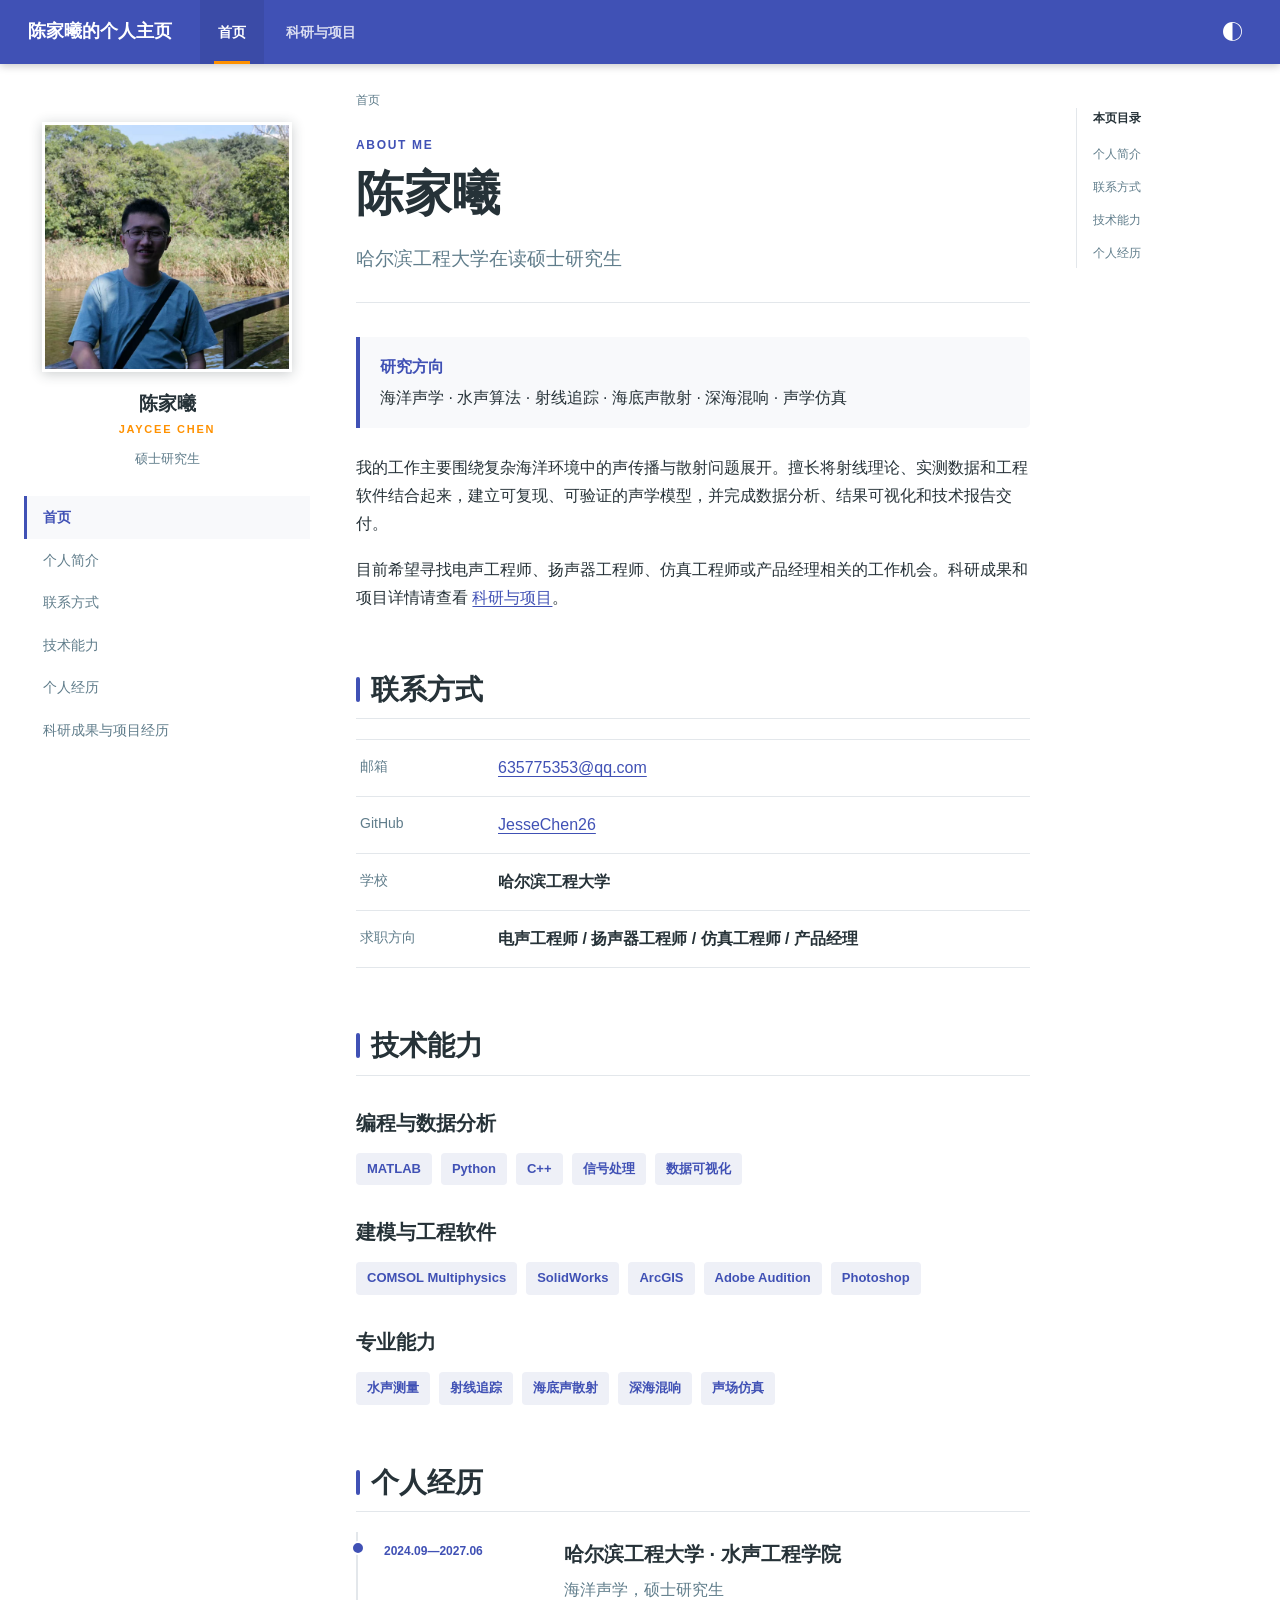
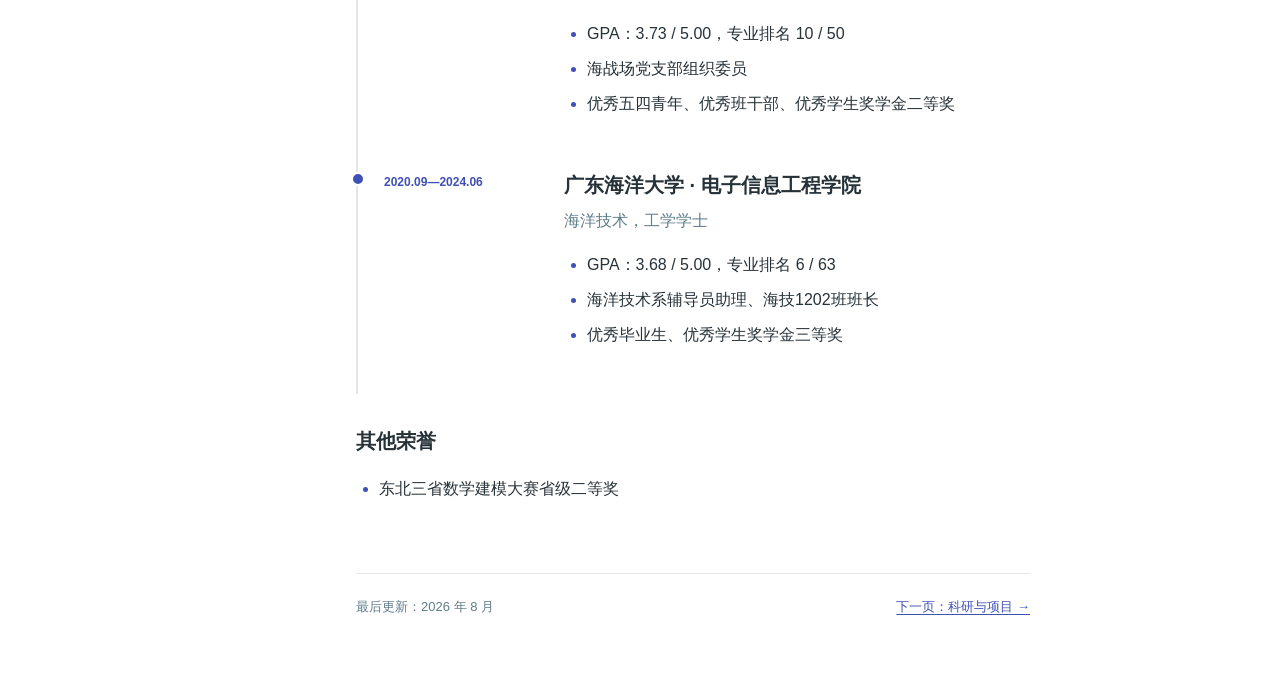
==== index.html @ 669db1db "Update English name to Jaycee Chen and replace profile photo" ====
<!doctype html>
<html lang="zh-CN">
  <head>
    <meta charset="utf-8" />
    <meta name="viewport" content="width=device-width, initial-scale=1" />
    <title>陈家曦的个人主页</title>
    <meta
      name="description"
      content="陈家曦的个人主页：海洋声学、水声算法、声学仿真、个人经历与联系方式。"
    />
    <meta name="theme-color" content="#4051b5" />
    <meta property="og:title" content="陈家曦的个人主页" />
    <meta property="og:description" content="硕士研究生，关注水声传播、海底声散射和声学仿真。" />
    <meta property="og:image" content="https://jessechen26.github.io/profile.jpg?v=jaycee-20261017" />
    <link rel="stylesheet" href="styles.css" />
    <script src="script.js" defer></script>
  </head>
  <body>
    <header class="topbar">
      <div class="topbar-inner">
        <button class="menu-button" type="button" aria-label="打开目录" aria-expanded="false">☰</button>
        <a class="site-title" href="index.html">陈家曦的个人主页</a>
        <nav class="top-nav" aria-label="页面导航">
          <a class="active" href="index.html">首页</a>
          <a href="research.html">科研与项目</a>
        </nav>
        <button class="theme-button" type="button" aria-label="切换明暗主题">◐</button>
      </div>
    </header>

    <div class="page-shell">
      <aside class="sidebar" aria-label="网站目录">
        <div class="profile-summary">
          <img src="profile.jpg?v=jaycee-20261017" alt="陈家曦个人照片" width="250" height="250" />
          <strong>陈家曦</strong>
          <span>Jaycee Chen</span>
          <p>硕士研究生</p>
        </div>
        <nav class="side-nav">
          <a class="active" href="index.html">首页</a>
          <a href="#about">个人简介</a>
          <a href="#contact">联系方式</a>
          <a href="#skills">技术能力</a>
          <a href="#experience">个人经历</a>
          <a href="research.html">科研成果与项目经历</a>
        </nav>
      </aside>

      <main class="document">
        <div class="breadcrumbs"><span>首页</span></div>
        <article>
          <header class="page-heading" id="about">
            <p class="eyebrow">ABOUT ME</p>
            <h1>陈家曦</h1>
            <p class="page-lead">
              哈尔滨工程大学在读硕士研究生
            </p>
          </header>

          <div class="note">
            <strong>研究方向</strong>
            <p>海洋声学 · 水声算法 · 射线追踪 · 海底声散射 · 深海混响 · 声学仿真</p>
          </div>

          <p>
            我的工作主要围绕复杂海洋环境中的声传播与散射问题展开。擅长将射线理论、实测数据和工程软件结合起来，建立可复现、可验证的声学模型，并完成数据分析、结果可视化和技术报告交付。
          </p>
          <p>
            目前希望寻找电声工程师、扬声器工程师、仿真工程师或产品经理相关的工作机会。科研成果和项目详情请查看
            <a href="research.html">科研与项目</a>。
          </p>

          <section id="contact">
            <h2>联系方式</h2>
            <div class="info-list">
              <div><span>邮箱</span><a href="mailto:635775353@qq.com">635775353@qq.com</a></div>
              <div><span>GitHub</span><a href="https://github.com/JesseChen26">JesseChen26</a></div>
              <div><span>学校</span><strong>哈尔滨工程大学</strong></div>
              <div><span>求职方向</span><strong>电声工程师 / 扬声器工程师 / 仿真工程师 / 产品经理</strong></div>
            </div>
          </section>

          <section id="skills">
            <h2>技术能力</h2>
            <h3>编程与数据分析</h3>
            <div class="tag-list">
              <span>MATLAB</span><span>Python</span><span>C++</span><span>信号处理</span><span>数据可视化</span>
            </div>

            <h3>建模与工程软件</h3>
            <div class="tag-list">
              <span>COMSOL Multiphysics</span><span>SolidWorks</span><span>ArcGIS</span><span>Adobe Audition</span><span>Photoshop</span>
            </div>

            <h3>专业能力</h3>
            <div class="tag-list">
              <span>水声测量</span><span>射线追踪</span><span>海底声散射</span><span>深海混响</span><span>声场仿真</span>
            </div>
          </section>

          <section id="experience">
            <h2>个人经历</h2>
            <div class="history">
              <article>
                <div class="history-time">2024.09—2027.06</div>
                <div>
                  <h3>哈尔滨工程大学 · 水声工程学院</h3>
                  <p>海洋声学，硕士研究生</p>
                  <ul>
                    <li>GPA：3.73 / 5.00，专业排名 10 / 50</li>
                    <li>海战场党支部组织委员</li>
                    <li>优秀五四青年、优秀班干部、优秀学生奖学金二等奖</li>
                  </ul>
                </div>
              </article>

              <article>
                <div class="history-time">2020.09—2024.06</div>
                <div>
                  <h3>广东海洋大学 · 电子信息工程学院</h3>
                  <p>海洋技术，工学学士</p>
                  <ul>
                    <li>GPA：3.68 / 5.00，专业排名 6 / 63</li>
                    <li>海洋技术系辅导员助理、海技1202班班长</li>
                    <li>优秀毕业生、优秀学生奖学金三等奖</li>
                  </ul>
                </div>
              </article>
            </div>

            <h3>其他荣誉</h3>
            <ul>
              <li>东北三省数学建模大赛省级二等奖</li>
            </ul>
          </section>

          <footer class="document-footer">
            <span>最后更新：2026 年 8 月</span>
            <a href="research.html">下一页：科研与项目 →</a>
          </footer>
        </article>
      </main>

      <aside class="toc" aria-label="本页目录">
        <strong>本页目录</strong>
        <a href="#about">个人简介</a>
        <a href="#contact">联系方式</a>
        <a href="#skills">技术能力</a>
        <a href="#experience">个人经历</a>
      </aside>
    </div>
  </body>
</html>
---- styles.css ----
:root {
  --primary: #4051b5;
  --primary-dark: #303f9f;
  --accent: #ff9100;
  --background: #ffffff;
  --surface: #f8f9fb;
  --text: #263238;
  --muted: #607d8b;
  --line: #e3e7eb;
  --code: #eef0f7;
  --header-height: 64px;
}

html[data-theme="dark"] {
  --primary: #536dfe;
  --primary-dark: #3f51b5;
  --background: #1e2127;
  --surface: #252930;
  --text: #e7e9ec;
  --muted: #aab3bd;
  --line: #373c45;
  --code: #2d323b;
}

* { box-sizing: border-box; }
html { scroll-behavior: smooth; scroll-padding-top: calc(var(--header-height) + 24px); }

body {
  margin: 0;
  color: var(--text);
  background: var(--background);
  font-family: -apple-system, BlinkMacSystemFont, "Segoe UI", "Noto Sans SC", "Microsoft YaHei", sans-serif;
  font-size: 16px;
  line-height: 1.75;
}

a { color: var(--primary); text-underline-offset: 3px; }
a:hover { color: var(--accent); }

.topbar {
  position: sticky;
  z-index: 20;
  top: 0;
  height: var(--header-height);
  color: #fff;
  background: var(--primary);
  box-shadow: 0 2px 8px rgba(0, 0, 0, 0.22);
}

.topbar-inner {
  display: flex;
  width: min(100%, 1440px);
  height: 100%;
  align-items: center;
  gap: 28px;
  margin: 0 auto;
  padding: 0 28px;
}

.site-title {
  color: #fff;
  font-size: 18px;
  font-weight: 700;
  text-decoration: none;
}

.site-title:hover { color: #fff; }

.top-nav {
  display: flex;
  height: 100%;
  align-items: stretch;
  gap: 4px;
}

.top-nav a {
  display: flex;
  position: relative;
  align-items: center;
  padding: 0 18px;
  color: rgba(255, 255, 255, 0.8);
  font-size: 14px;
  font-weight: 600;
  text-decoration: none;
}

.top-nav a:hover, .top-nav a.active { color: #fff; background: rgba(0, 0, 0, 0.08); }
.top-nav a.active::after { position: absolute; right: 14px; bottom: 0; left: 14px; height: 3px; content: ""; background: var(--accent); }

.theme-button, .menu-button {
  width: 40px;
  height: 40px;
  border: 0;
  border-radius: 50%;
  color: #fff;
  background: transparent;
  cursor: pointer;
  font-size: 21px;
}

.theme-button { margin-left: auto; }
.theme-button:hover, .menu-button:hover { background: rgba(0, 0, 0, 0.12); }
.menu-button { display: none; }

.page-shell {
  display: grid;
  grid-template-columns: 286px minmax(0, 780px) 180px;
  gap: 46px;
  width: min(100% - 48px, 1320px);
  margin: 0 auto;
}

.sidebar, .toc { position: sticky; top: calc(var(--header-height) + 24px); align-self: start; max-height: calc(100vh - var(--header-height) - 48px); overflow-y: auto; }
.sidebar { padding: 34px 0; }

.profile-summary {
  display: flex;
  flex-direction: column;
  align-items: center;
  padding: 0 18px 26px;
  text-align: center;
}

.profile-summary img {
  width: 250px;
  height: 250px;
  margin-bottom: 15px;
  border: 3px solid var(--background);
  border-radius: 0;
  object-fit: cover;
  object-position: center 30%;
  box-shadow: 0 2px 12px rgba(38, 50, 56, 0.24);
  transform: scale(1);
}

.profile-summary strong { font-size: 19px; }
.profile-summary > span { color: var(--accent); font-size: 11px; font-weight: 700; letter-spacing: 0.16em; text-transform: uppercase; }
.profile-summary p { margin: 8px 0 0; color: var(--muted); font-size: 13px; }

.side-nav { display: grid; }

.side-nav a {
  padding: 9px 16px;
  border-left: 3px solid transparent;
  color: var(--muted);
  font-size: 14px;
  font-weight: 500;
  text-decoration: none;
}

.side-nav a:hover { color: var(--primary); background: var(--surface); }
.side-nav a.active { border-left-color: var(--primary); color: var(--primary); background: var(--surface); font-weight: 700; }

.document { min-width: 0; padding: 26px 0 80px; }
.breadcrumbs { display: flex; gap: 9px; margin-bottom: 24px; color: var(--muted); font-size: 12px; }
.breadcrumbs a { color: var(--muted); text-decoration: none; }

.page-heading { margin-bottom: 34px; padding-bottom: 26px; border-bottom: 1px solid var(--line); }
.eyebrow { margin: 0 0 8px; color: var(--primary); font-size: 12px; font-weight: 800; letter-spacing: 0.14em; }
h1 { margin: 0; color: var(--text); font-size: clamp(34px, 5vw, 48px); line-height: 1.25; }
.page-lead { margin: 18px 0 0; color: var(--muted); font-size: 19px; line-height: 1.8; }

h2 { margin: 58px 0 20px; padding-bottom: 9px; border-bottom: 1px solid var(--line); color: var(--text); font-size: 28px; line-height: 1.4; }
h2::before { display: inline-block; width: 4px; height: 25px; margin-right: 11px; border-radius: 3px; content: ""; vertical-align: -3px; background: var(--primary); }
h3 { margin: 30px 0 12px; color: var(--text); font-size: 20px; }
p { margin: 0 0 18px; }
ul { padding-left: 23px; }
li { margin: 7px 0; }
li::marker { color: var(--primary); }

.note {
  margin: 26px 0;
  padding: 16px 20px;
  border-left: 4px solid var(--primary);
  border-radius: 0 5px 5px 0;
  background: var(--surface);
}

.note strong { color: var(--primary); }
.note p { margin: 3px 0 0; }

.info-list { border-top: 1px solid var(--line); }
.info-list > div { display: grid; grid-template-columns: 120px 1fr; gap: 18px; padding: 14px 4px; border-bottom: 1px solid var(--line); }
.info-list span { color: var(--muted); font-size: 14px; }

.tag-list { display: flex; flex-wrap: wrap; gap: 9px; }
.tag-list span { padding: 5px 11px; border-radius: 4px; color: var(--primary); background: var(--code); font-size: 13px; font-weight: 600; }
.tag-list.compact { margin-top: 18px; }

.entry-link {
  display: inline-flex;
  align-items: center;
  margin-top: 20px;
  font-size: 14px;
  font-weight: 700;
  text-decoration: none;
}

.project-heading h1 { font-size: clamp(32px, 4.5vw, 46px); }
.project-meta { margin: 18px 0 0; color: var(--primary); font-size: 14px; font-weight: 700; }
.result-note { border-left-color: var(--accent); }
.result-note strong { color: #a45400; }
.caution-note { border-left-color: var(--accent); }
.caution-note strong { color: #a45400; }

code {
  padding: 0.12em 0.35em;
  border-radius: 3px;
  color: var(--text);
  background: var(--code);
  font-family: "SFMono-Regular", Consolas, "Liberation Mono", monospace;
  font-size: 0.9em;
}

.workflow-list { padding-left: 28px; }
.workflow-list li { margin: 12px 0; padding-left: 5px; }

.project-figure {
  margin: 26px 0 28px;
  padding: 14px;
  border: 1px solid var(--line);
  border-radius: 6px;
  background: var(--surface);
}

.project-figure img {
  display: block;
  width: 100%;
  height: auto;
  max-height: 650px;
  border-radius: 3px;
  object-fit: contain;
  background: #fff;
}

.project-figure figcaption { margin-top: 12px; color: var(--muted); font-size: 13px; text-align: center; }
.project-figure figcaption strong { color: var(--primary); }

.table-scroll { overflow-x: auto; margin: 20px 0 24px; }
table { width: 100%; border-collapse: collapse; font-size: 14px; }
th, td { padding: 11px 13px; border: 1px solid var(--line); text-align: left; white-space: nowrap; }
th { color: var(--primary); background: var(--surface); }

.result-grid {
  display: grid;
  grid-template-columns: repeat(5, minmax(0, 1fr));
  gap: 10px;
  margin: 22px 0 26px;
}

.result-grid > div {
  display: flex;
  flex-direction: column;
  gap: 2px;
  padding: 14px 10px;
  border: 1px solid var(--line);
  border-radius: 5px;
  text-align: center;
  background: var(--surface);
}

.result-grid strong { color: var(--primary); font-size: 18px; line-height: 1.35; }
.result-grid span { color: var(--muted); font-size: 12px; }

.conclusion-grid {
  display: grid;
  grid-template-columns: repeat(3, minmax(0, 1fr));
  gap: 14px;
}

.conclusion-grid article {
  padding: 19px;
  border: 1px solid var(--line);
  border-radius: 6px;
  background: var(--surface);
}

.conclusion-grid article > span { color: var(--accent); font-size: 12px; font-weight: 800; }
.conclusion-grid h3 { margin: 6px 0 8px; font-size: 18px; }
.conclusion-grid p { margin: 0; color: var(--muted); font-size: 14px; }

.history { border-left: 2px solid var(--line); }
.history article { display: grid; position: relative; grid-template-columns: 155px 1fr; gap: 25px; padding: 5px 0 38px 26px; }
.history article::before { position: absolute; top: 9px; left: -7px; width: 10px; height: 10px; border: 2px solid var(--background); border-radius: 50%; content: ""; background: var(--primary); }
.history h3 { margin: 0 0 4px; }
.history p { margin: 0; color: var(--muted); }
.history ul { margin-bottom: 0; }
.history-time { padding-top: 4px; color: var(--primary); font-size: 12px; font-weight: 700; }

.entry { margin: 0 0 30px; padding: 24px 26px; border: 1px solid var(--line); border-left: 4px solid var(--primary); border-radius: 4px; background: var(--background); }
.entry h3 { margin: 12px 0 13px; font-size: 21px; line-height: 1.55; }
.entry p { color: var(--muted); }
.entry ul { margin-bottom: 0; }
.project-entry { border-left-color: var(--accent); }

.entry-meta { display: flex; align-items: center; justify-content: space-between; gap: 15px; font-size: 12px; }
.entry-meta span { color: var(--primary); font-weight: 800; }
.entry-meta strong { padding: 2px 8px; border-radius: 3px; color: #a45400; background: rgba(255, 145, 0, 0.14); }

.document-footer { display: flex; justify-content: space-between; gap: 20px; margin-top: 70px; padding-top: 22px; border-top: 1px solid var(--line); color: var(--muted); font-size: 13px; }

.toc { display: grid; gap: 4px; margin-top: 44px; padding-left: 16px; border-left: 1px solid var(--line); }
.toc strong { margin-bottom: 7px; color: var(--text); font-size: 12px; }
.toc a { padding: 4px 0; color: var(--muted); font-size: 12px; text-decoration: none; }
.toc a:hover { color: var(--primary); }

@media (max-width: 1080px) {
  .page-shell { grid-template-columns: 286px minmax(0, 760px); }
  .toc { display: none; }
}

@media (max-width: 760px) {
  :root { --header-height: 58px; }
  .topbar-inner { gap: 10px; padding: 0 12px; }
  .site-title { overflow: hidden; font-size: 16px; text-overflow: ellipsis; white-space: nowrap; }
  .top-nav { display: none; }
  .menu-button { display: block; flex: 0 0 auto; }
  .theme-button { flex: 0 0 auto; }
  .page-shell { display: block; width: min(100% - 36px, 760px); }

  .sidebar {
    position: fixed;
    z-index: 30;
    top: var(--header-height);
    bottom: 0;
    left: 0;
    width: min(82vw, 300px);
    max-height: none;
    padding: 28px 18px;
    background: var(--background);
    box-shadow: 5px 0 18px rgba(0, 0, 0, 0.2);
    transform: translateX(-110%);
    transition: transform 180ms ease;
  }

  body.menu-open .sidebar { transform: translateX(0); }
  body.menu-open::after { position: fixed; z-index: 25; inset: var(--header-height) 0 0; content: ""; background: rgba(0, 0, 0, 0.38); }
  .profile-summary img { width: 88px; height: 88px; }
  .document { padding-top: 20px; }
  h2 { margin-top: 48px; font-size: 25px; }
  .page-lead { font-size: 17px; }
  .info-list > div { grid-template-columns: 92px 1fr; }
  .history article { grid-template-columns: 1fr; gap: 4px; }
  .entry { padding: 20px 18px; }
  .entry-meta { align-items: flex-start; flex-direction: column; gap: 5px; }
  .document-footer { align-items: flex-start; flex-direction: column; }
  .result-grid { grid-template-columns: repeat(2, minmax(0, 1fr)); }
  .conclusion-grid { grid-template-columns: 1fr; }
  .project-figure { margin-right: -4px; margin-left: -4px; padding: 8px; }
}

@media (prefers-reduced-motion: reduce) {
  html { scroll-behavior: auto; }
  * { transition-duration: 0.01ms !important; }
}
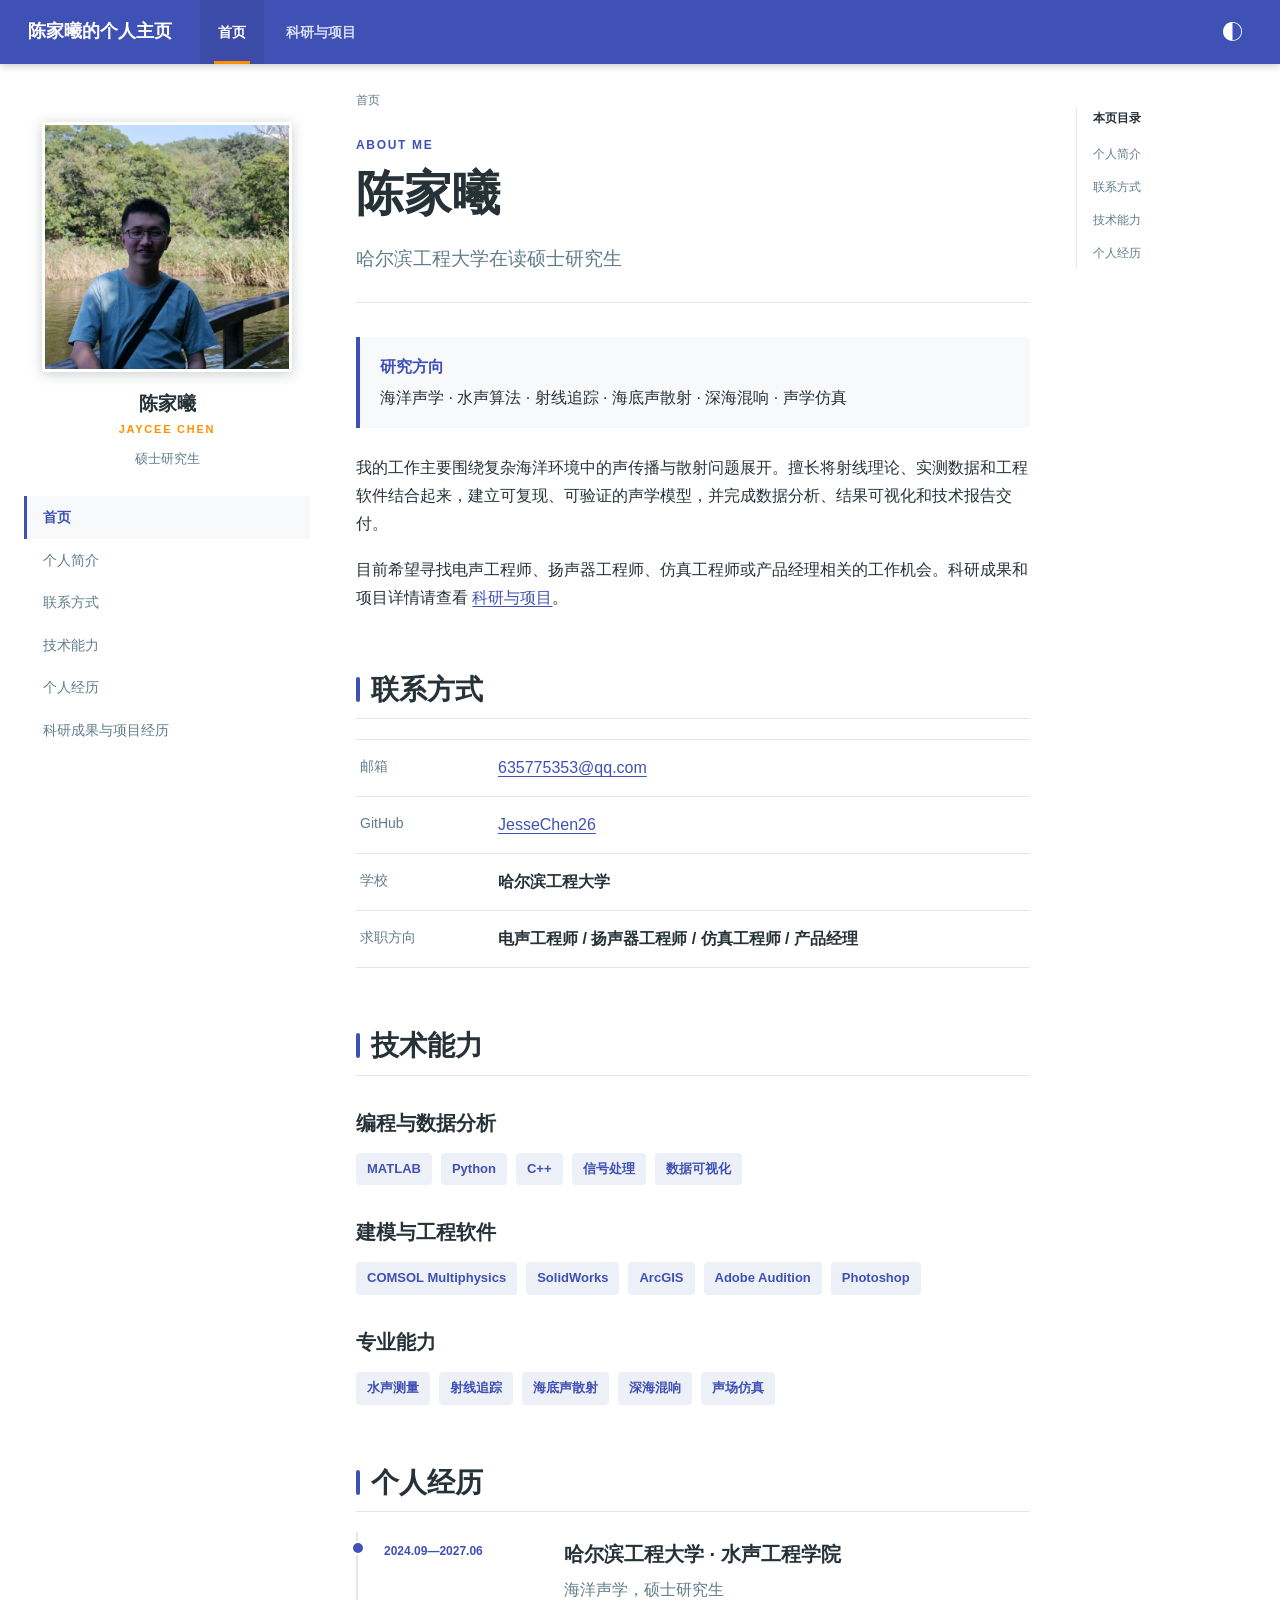
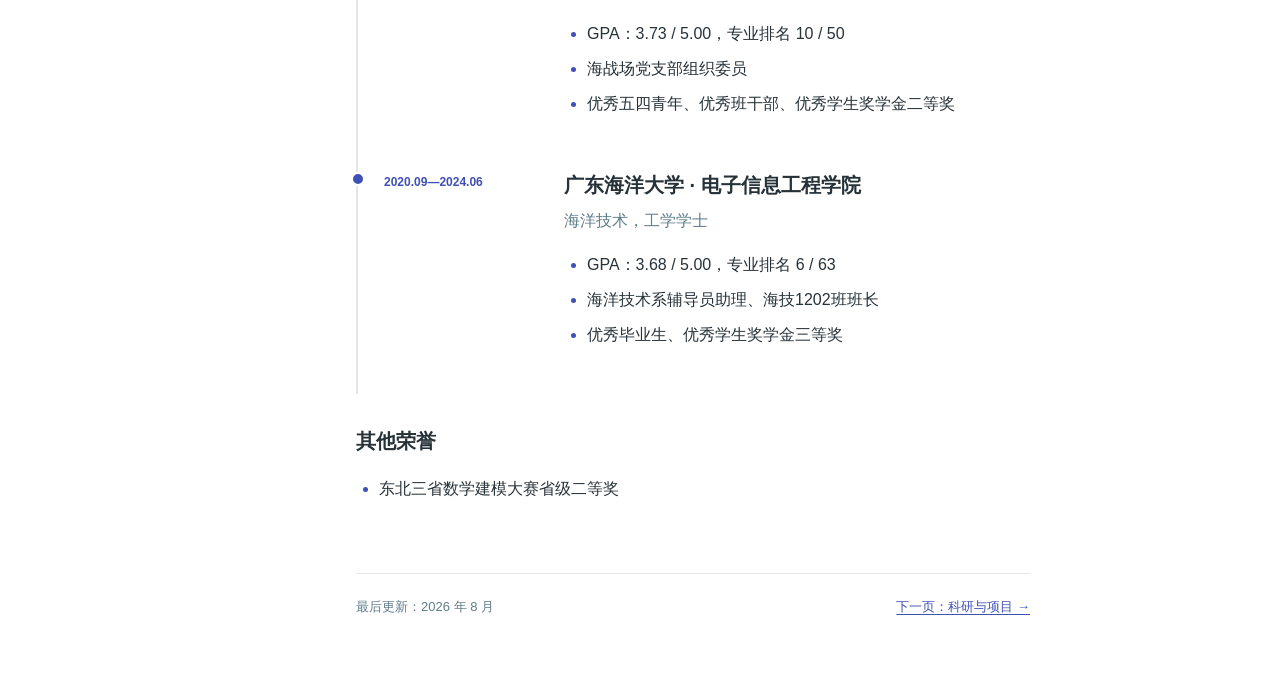
==== commit 57185d88: "Reduce glasses glare with local pixel-preserving retouch" ====
--- a/index.html
+++ b/index.html
@@ -11,7 +11,7 @@
     <meta name="theme-color" content="#4051b5" />
     <meta property="og:title" content="陈家曦的个人主页" />
     <meta property="og:description" content="硕士研究生，关注水声传播、海底声散射和声学仿真。" />
-    <meta property="og:image" content="https://jessechen26.github.io/profile.jpg?v=jaycee-20261017" />
+    <meta property="og:image" content="https://jessechen26.github.io/profile-low-glare.webp?v=20261017" />
     <link rel="stylesheet" href="styles.css" />
     <script src="script.js" defer></script>
   </head>
@@ -31,7 +31,7 @@
     <div class="page-shell">
       <aside class="sidebar" aria-label="网站目录">
         <div class="profile-summary">
-          <img src="profile.jpg?v=jaycee-20261017" alt="陈家曦个人照片" width="250" height="250" />
+          <img src="profile-low-glare.webp?v=20261017" alt="陈家曦个人照片" width="250" height="250" />
           <strong>陈家曦</strong>
           <span>Jaycee Chen</span>
           <p>硕士研究生</p>
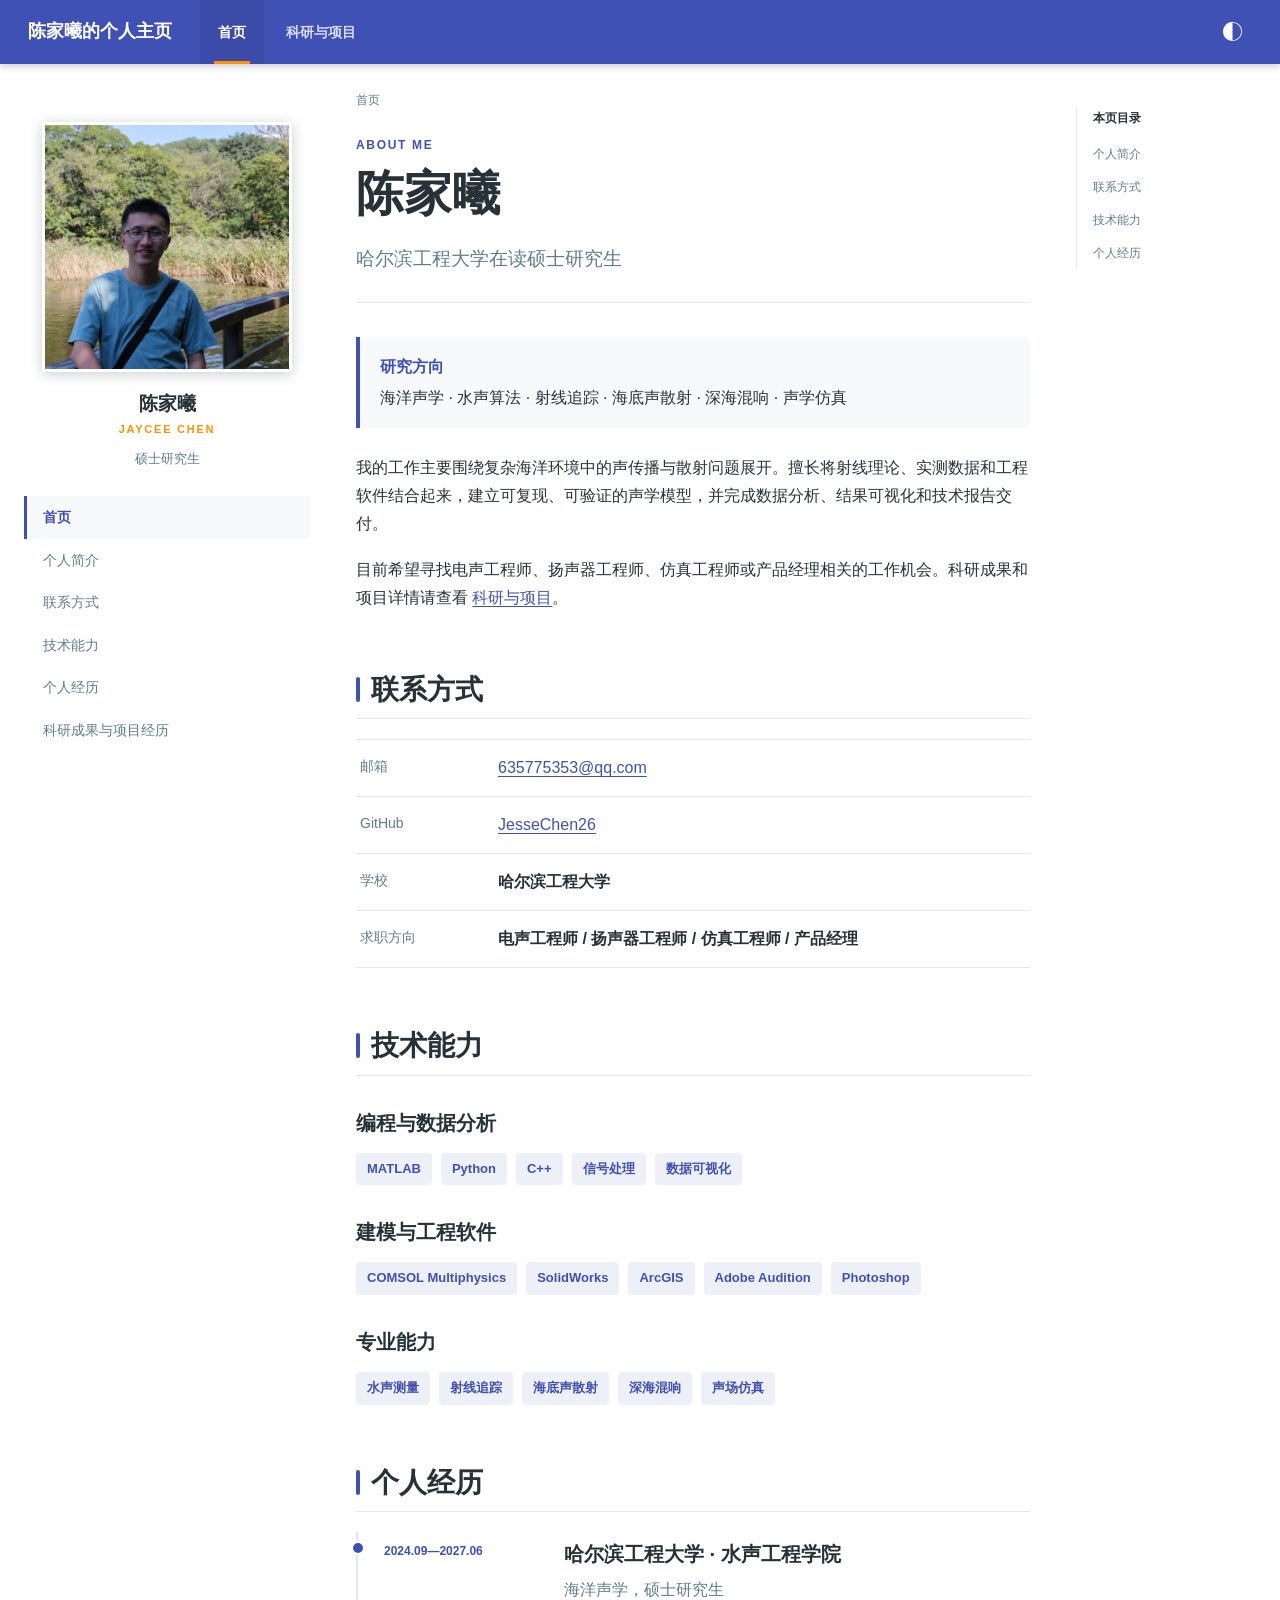
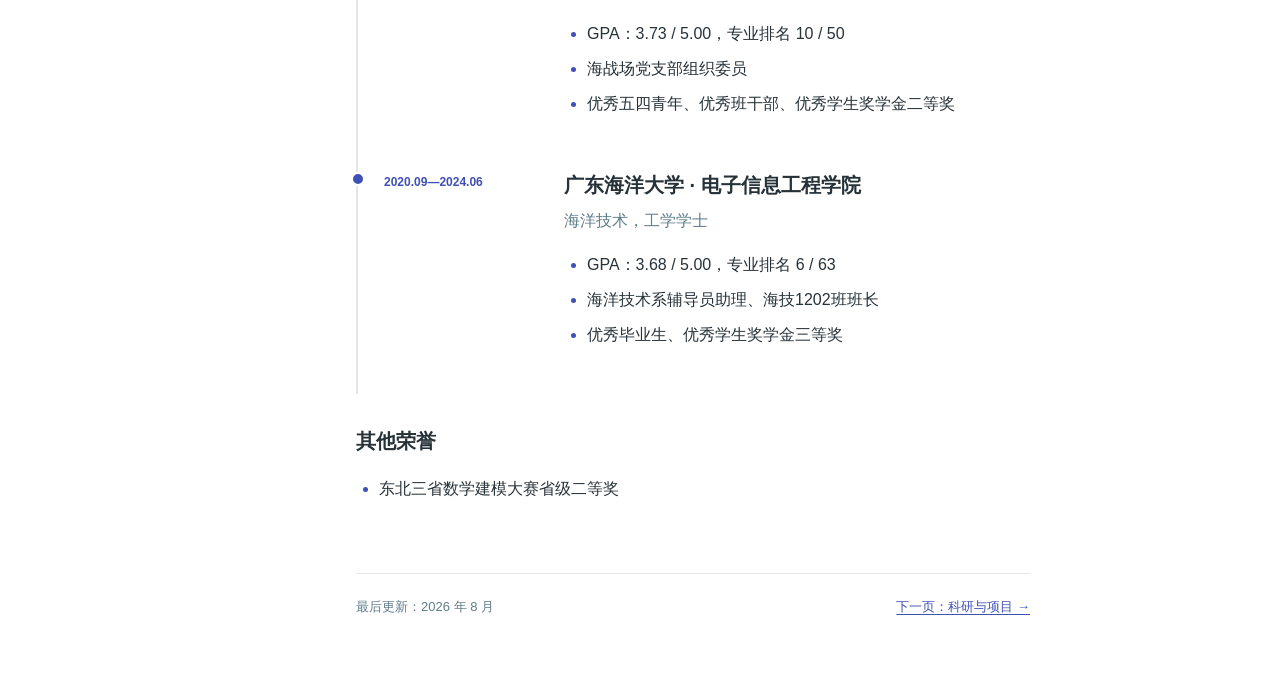
==== commit 4461c2bd: "Use user-selected AI retouched portrait as website avatar" ====
--- a/index.html
+++ b/index.html
@@ -11,7 +11,7 @@
     <meta name="theme-color" content="#4051b5" />
     <meta property="og:title" content="陈家曦的个人主页" />
     <meta property="og:description" content="硕士研究生，关注水声传播、海底声散射和声学仿真。" />
-    <meta property="og:image" content="https://jessechen26.github.io/profile-low-glare.webp?v=20261017" />
+    <meta property="og:image" content="https://jessechen26.github.io/profile-ai-retouched.png?v=20261017" />
     <link rel="stylesheet" href="styles.css" />
     <script src="script.js" defer></script>
   </head>
@@ -31,7 +31,7 @@
     <div class="page-shell">
       <aside class="sidebar" aria-label="网站目录">
         <div class="profile-summary">
-          <img src="profile-low-glare.webp?v=20261017" alt="陈家曦个人照片" width="250" height="250" />
+          <img src="profile-ai-retouched.png?v=20261017" alt="陈家曦个人照片" width="250" height="250" />
           <strong>陈家曦</strong>
           <span>Jaycee Chen</span>
           <p>硕士研究生</p>
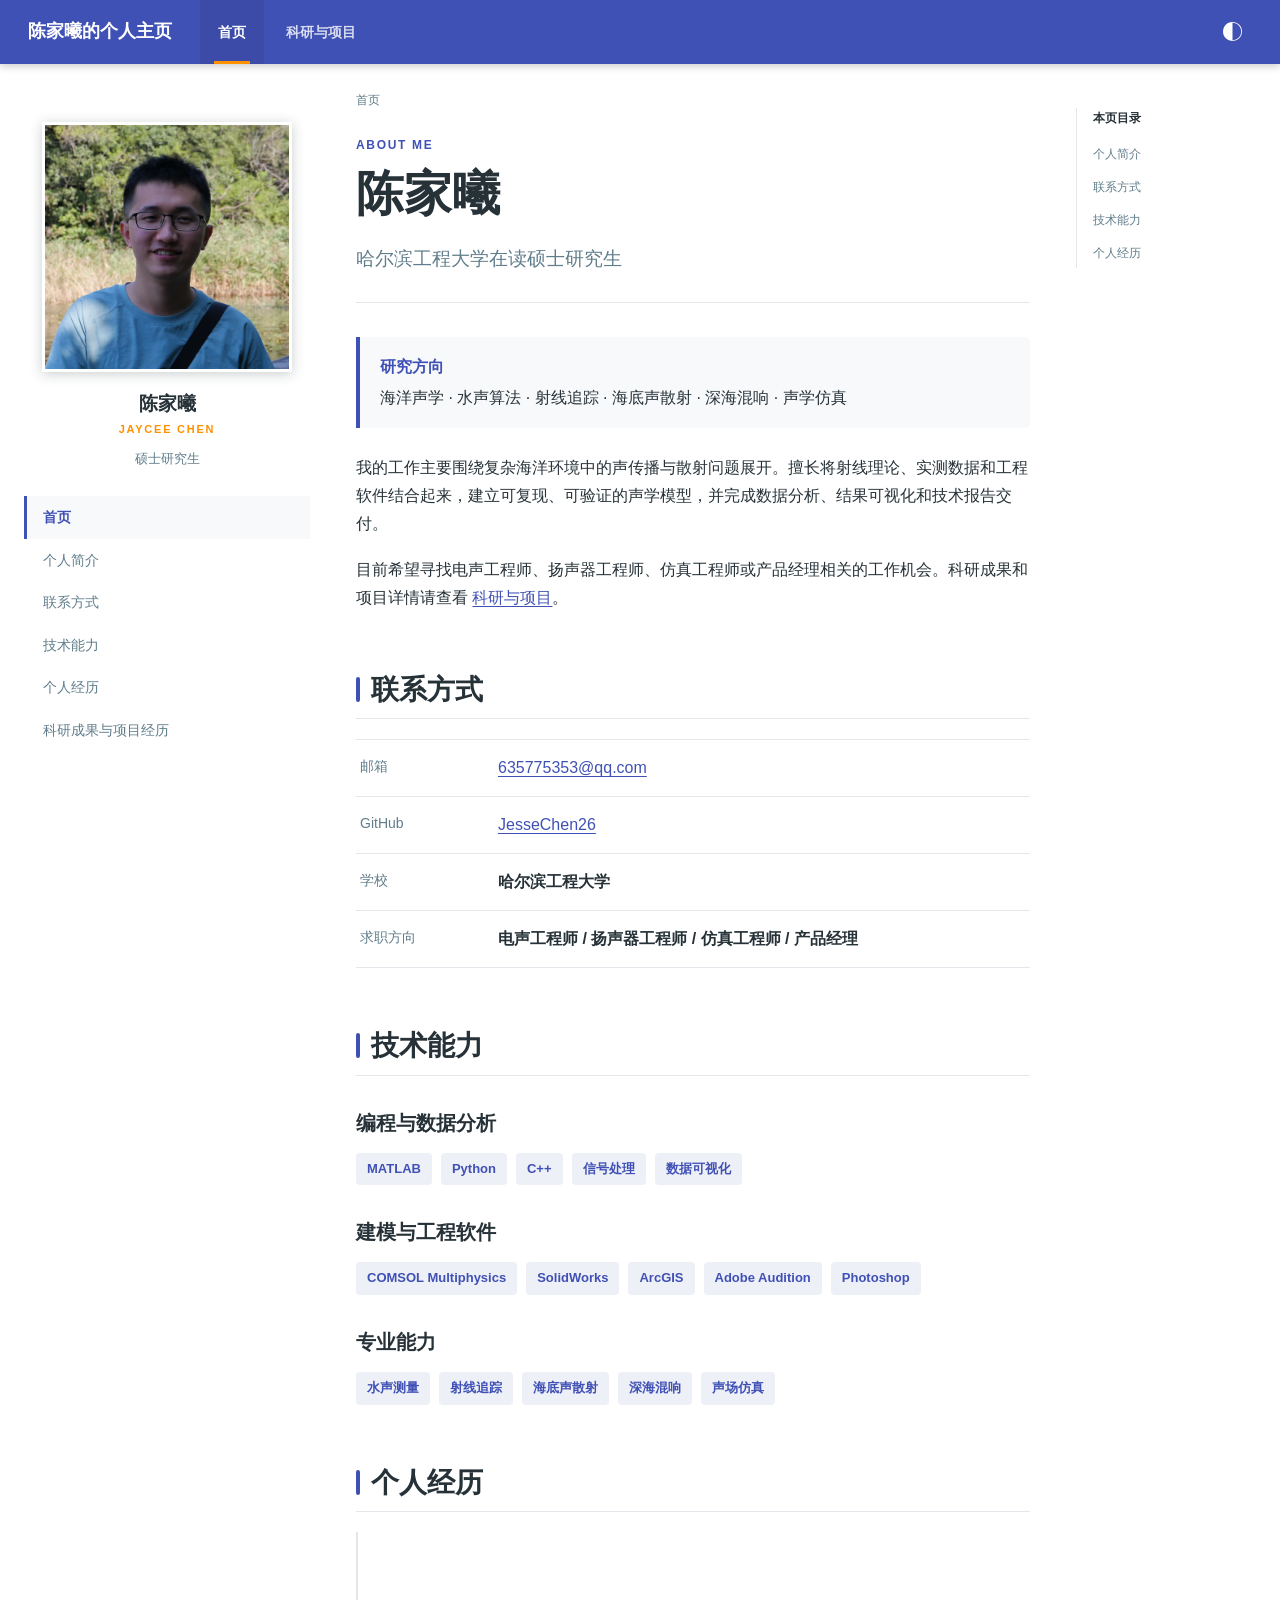
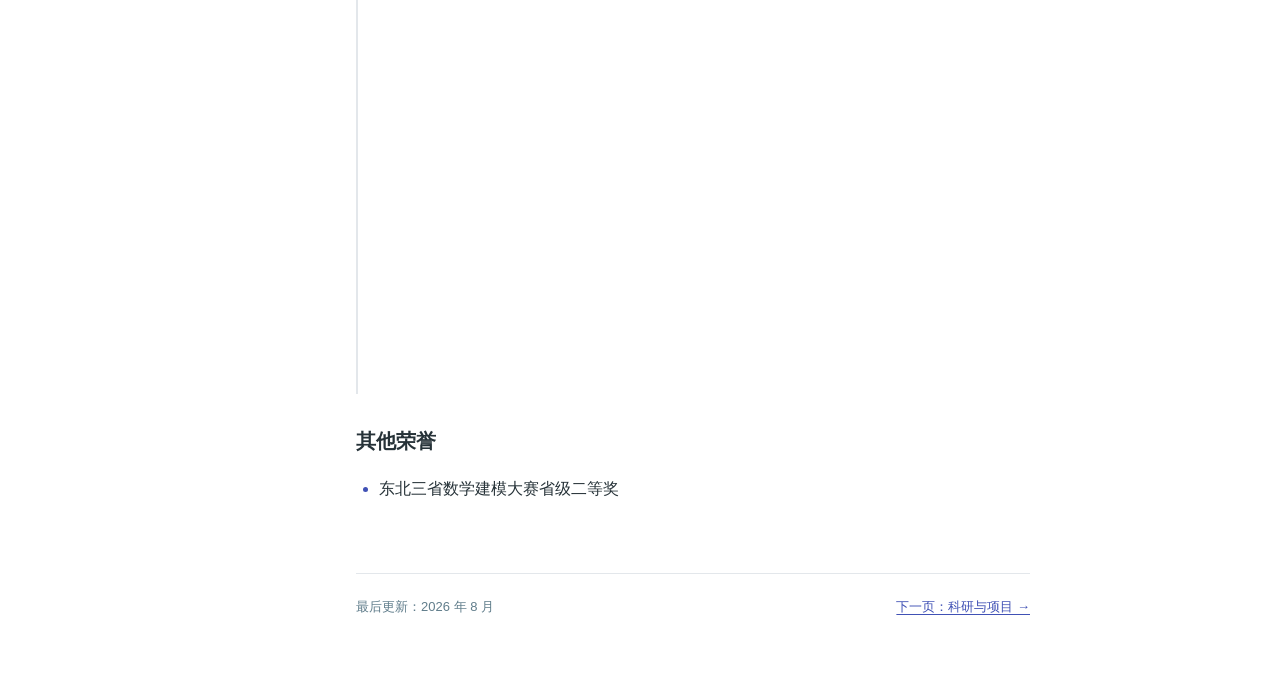
==== commit 2b287407: "Crop chosen portrait to a clearer head-and-shoulders avatar" ====
--- a/index.html
+++ b/index.html
@@ -11,7 +11,7 @@
     <meta name="theme-color" content="#4051b5" />
     <meta property="og:title" content="陈家曦的个人主页" />
     <meta property="og:description" content="硕士研究生，关注水声传播、海底声散射和声学仿真。" />
-    <meta property="og:image" content="https://jessechen26.github.io/profile-ai-retouched.png?v=20261017" />
+    <meta property="og:image" content="https://jessechen26.github.io/profile-ai-headshot.png?v=20261017" />
     <link rel="stylesheet" href="styles.css" />
     <script src="script.js" defer></script>
   </head>
@@ -31,7 +31,7 @@
     <div class="page-shell">
       <aside class="sidebar" aria-label="网站目录">
         <div class="profile-summary">
-          <img src="profile-ai-retouched.png?v=20261017" alt="陈家曦个人照片" width="250" height="250" />
+          <img src="profile-ai-headshot.png?v=20261017" alt="陈家曦个人照片" width="250" height="250" />
           <strong>陈家曦</strong>
           <span>Jaycee Chen</span>
           <p>硕士研究生</p>
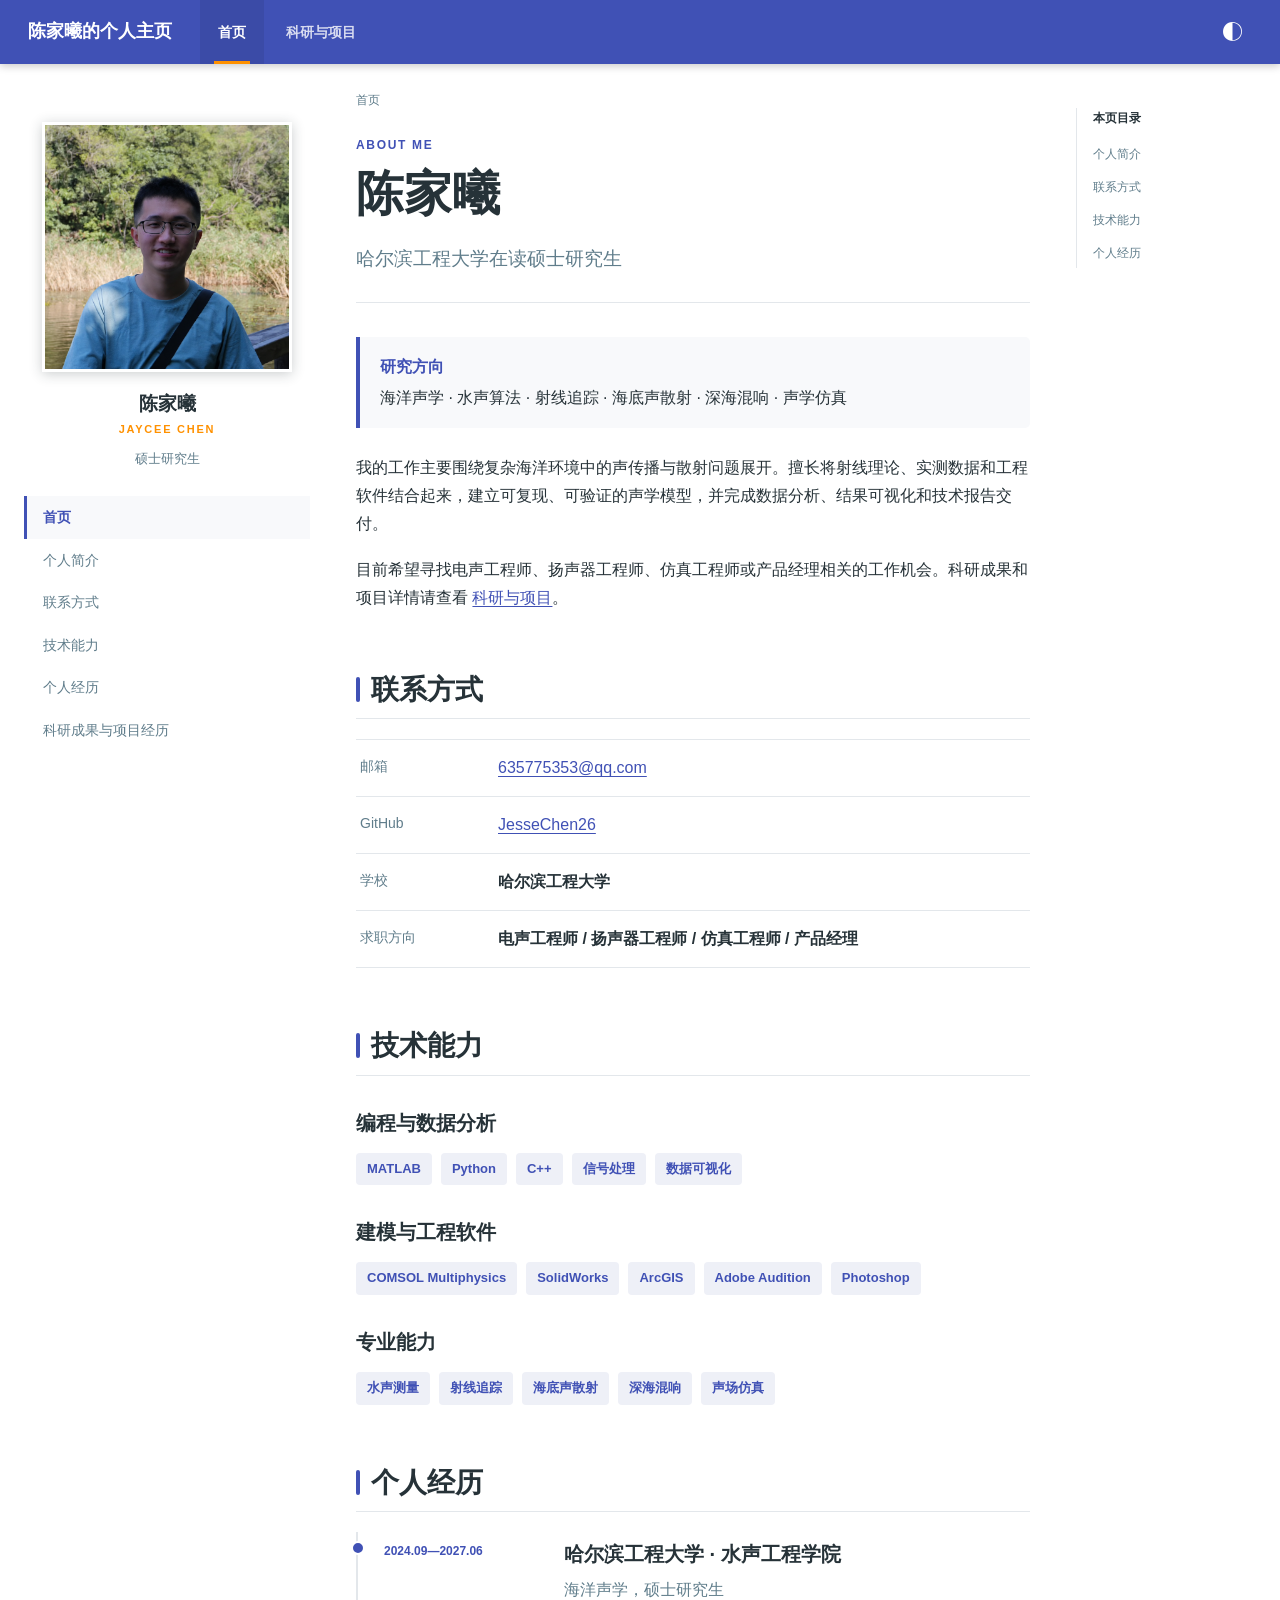
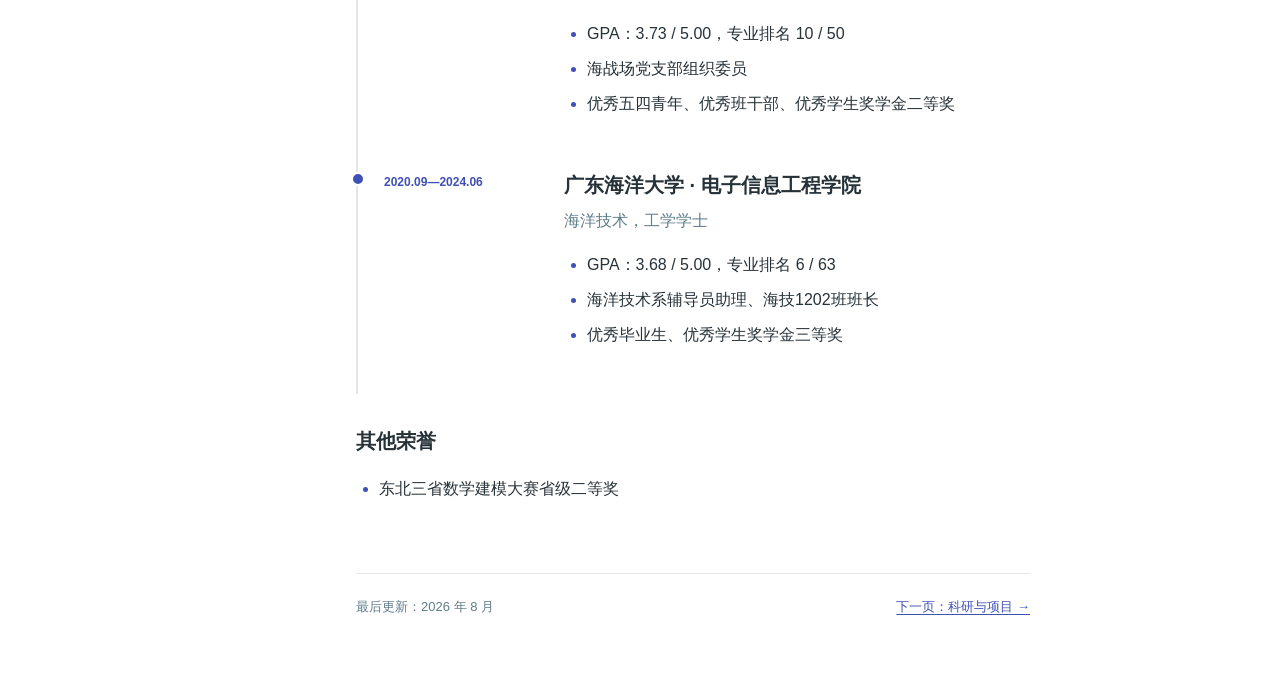
==== commit 0111d0bd: "Relax portrait crop for a less close-up avatar" ====
--- a/index.html
+++ b/index.html
@@ -11,7 +11,7 @@
     <meta name="theme-color" content="#4051b5" />
     <meta property="og:title" content="陈家曦的个人主页" />
     <meta property="og:description" content="硕士研究生，关注水声传播、海底声散射和声学仿真。" />
-    <meta property="og:image" content="https://jessechen26.github.io/profile-ai-headshot.png?v=20261017" />
+    <meta property="og:image" content="https://jessechen26.github.io/profile-ai-headshot-relaxed.png?v=20261017" />
     <link rel="stylesheet" href="styles.css" />
     <script src="script.js" defer></script>
   </head>
@@ -31,7 +31,7 @@
     <div class="page-shell">
       <aside class="sidebar" aria-label="网站目录">
         <div class="profile-summary">
-          <img src="profile-ai-headshot.png?v=20261017" alt="陈家曦个人照片" width="250" height="250" />
+          <img src="profile-ai-headshot-relaxed.png?v=20261017" alt="陈家曦个人照片" width="250" height="250" />
           <strong>陈家曦</strong>
           <span>Jaycee Chen</span>
           <p>硕士研究生</p>
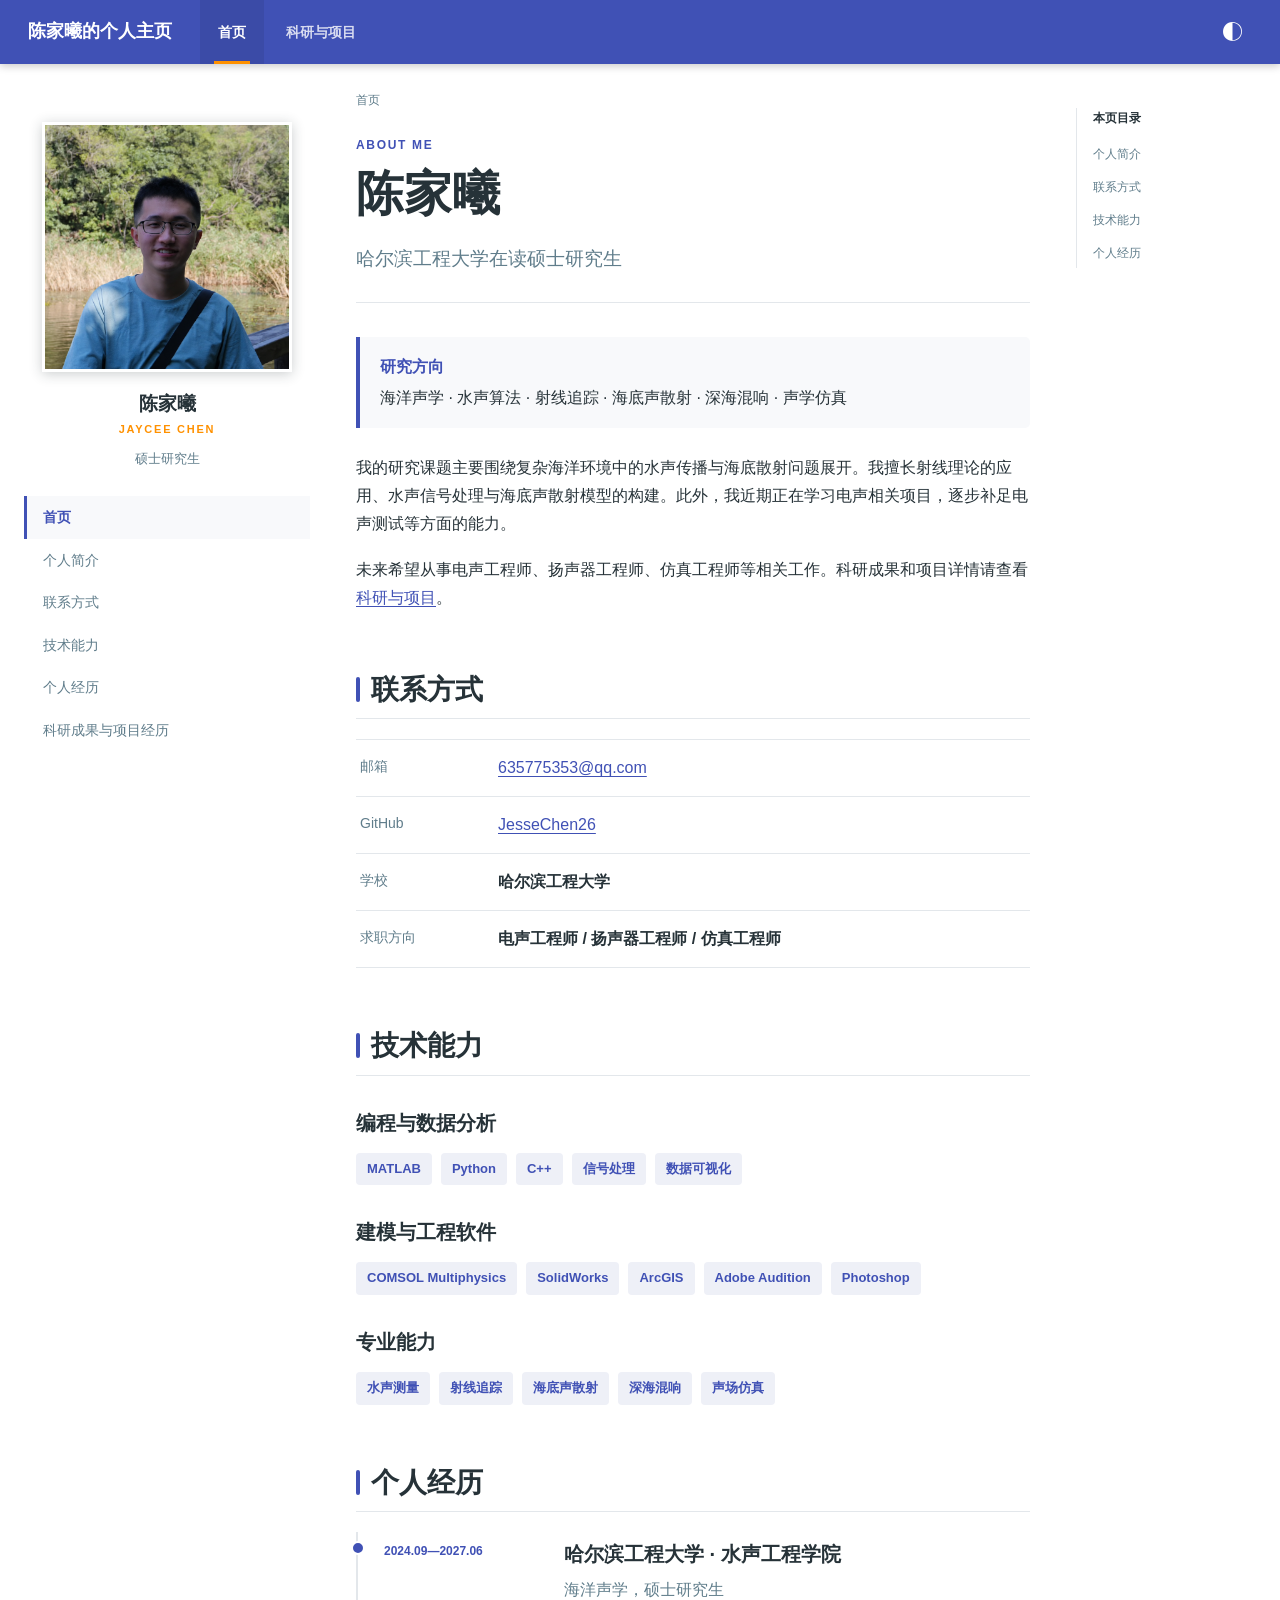
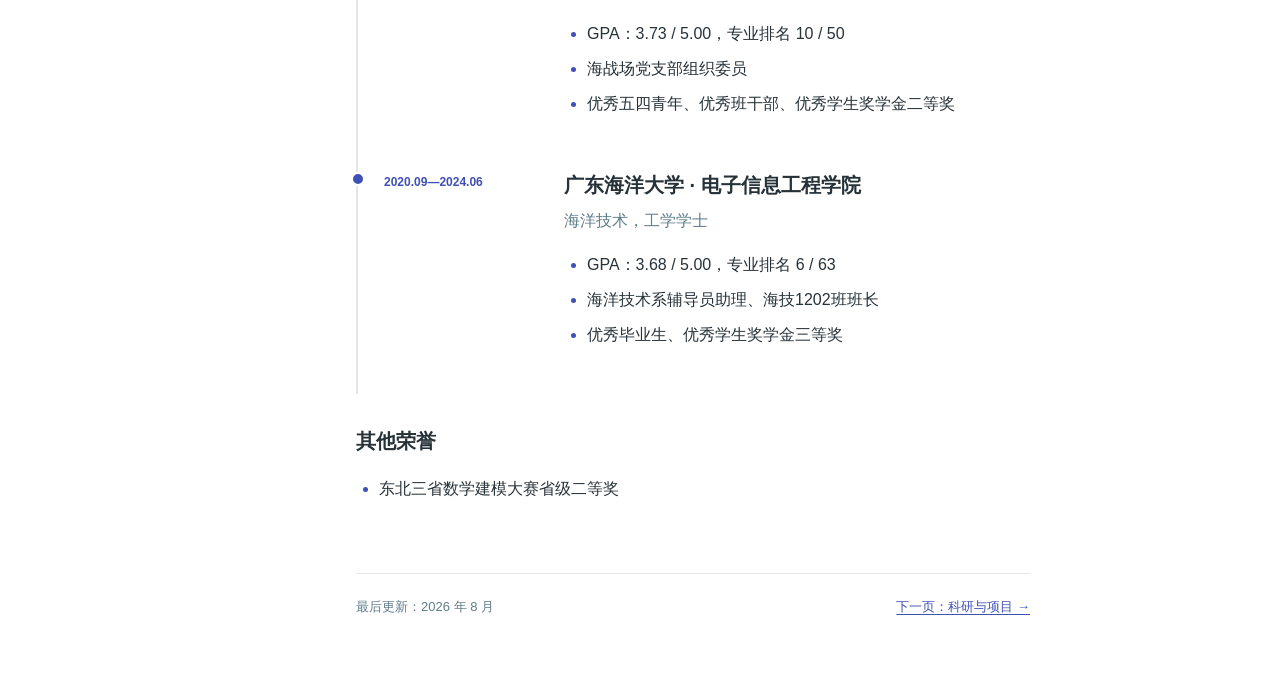
==== commit e6a74cbc: "Update homepage research introduction and career interests" ====
--- a/index.html
+++ b/index.html
@@ -63,10 +63,10 @@
           </div>
 
           <p>
-            我的工作主要围绕复杂海洋环境中的声传播与散射问题展开。擅长将射线理论、实测数据和工程软件结合起来，建立可复现、可验证的声学模型，并完成数据分析、结果可视化和技术报告交付。
+            我的研究课题主要围绕复杂海洋环境中的水声传播与海底散射问题展开。我擅长射线理论的应用、水声信号处理与海底声散射模型的构建。此外，我近期正在学习电声相关项目，逐步补足电声测试等方面的能力。
           </p>
           <p>
-            目前希望寻找电声工程师、扬声器工程师、仿真工程师或产品经理相关的工作机会。科研成果和项目详情请查看
+            未来希望从事电声工程师、扬声器工程师、仿真工程师等相关工作。科研成果和项目详情请查看
             <a href="research.html">科研与项目</a>。
           </p>
 
@@ -76,7 +76,7 @@
               <div><span>邮箱</span><a href="mailto:635775353@qq.com">635775353@qq.com</a></div>
               <div><span>GitHub</span><a href="https://github.com/JesseChen26">JesseChen26</a></div>
               <div><span>学校</span><strong>哈尔滨工程大学</strong></div>
-              <div><span>求职方向</span><strong>电声工程师 / 扬声器工程师 / 仿真工程师 / 产品经理</strong></div>
+              <div><span>求职方向</span><strong>电声工程师 / 扬声器工程师 / 仿真工程师</strong></div>
             </div>
           </section>
 
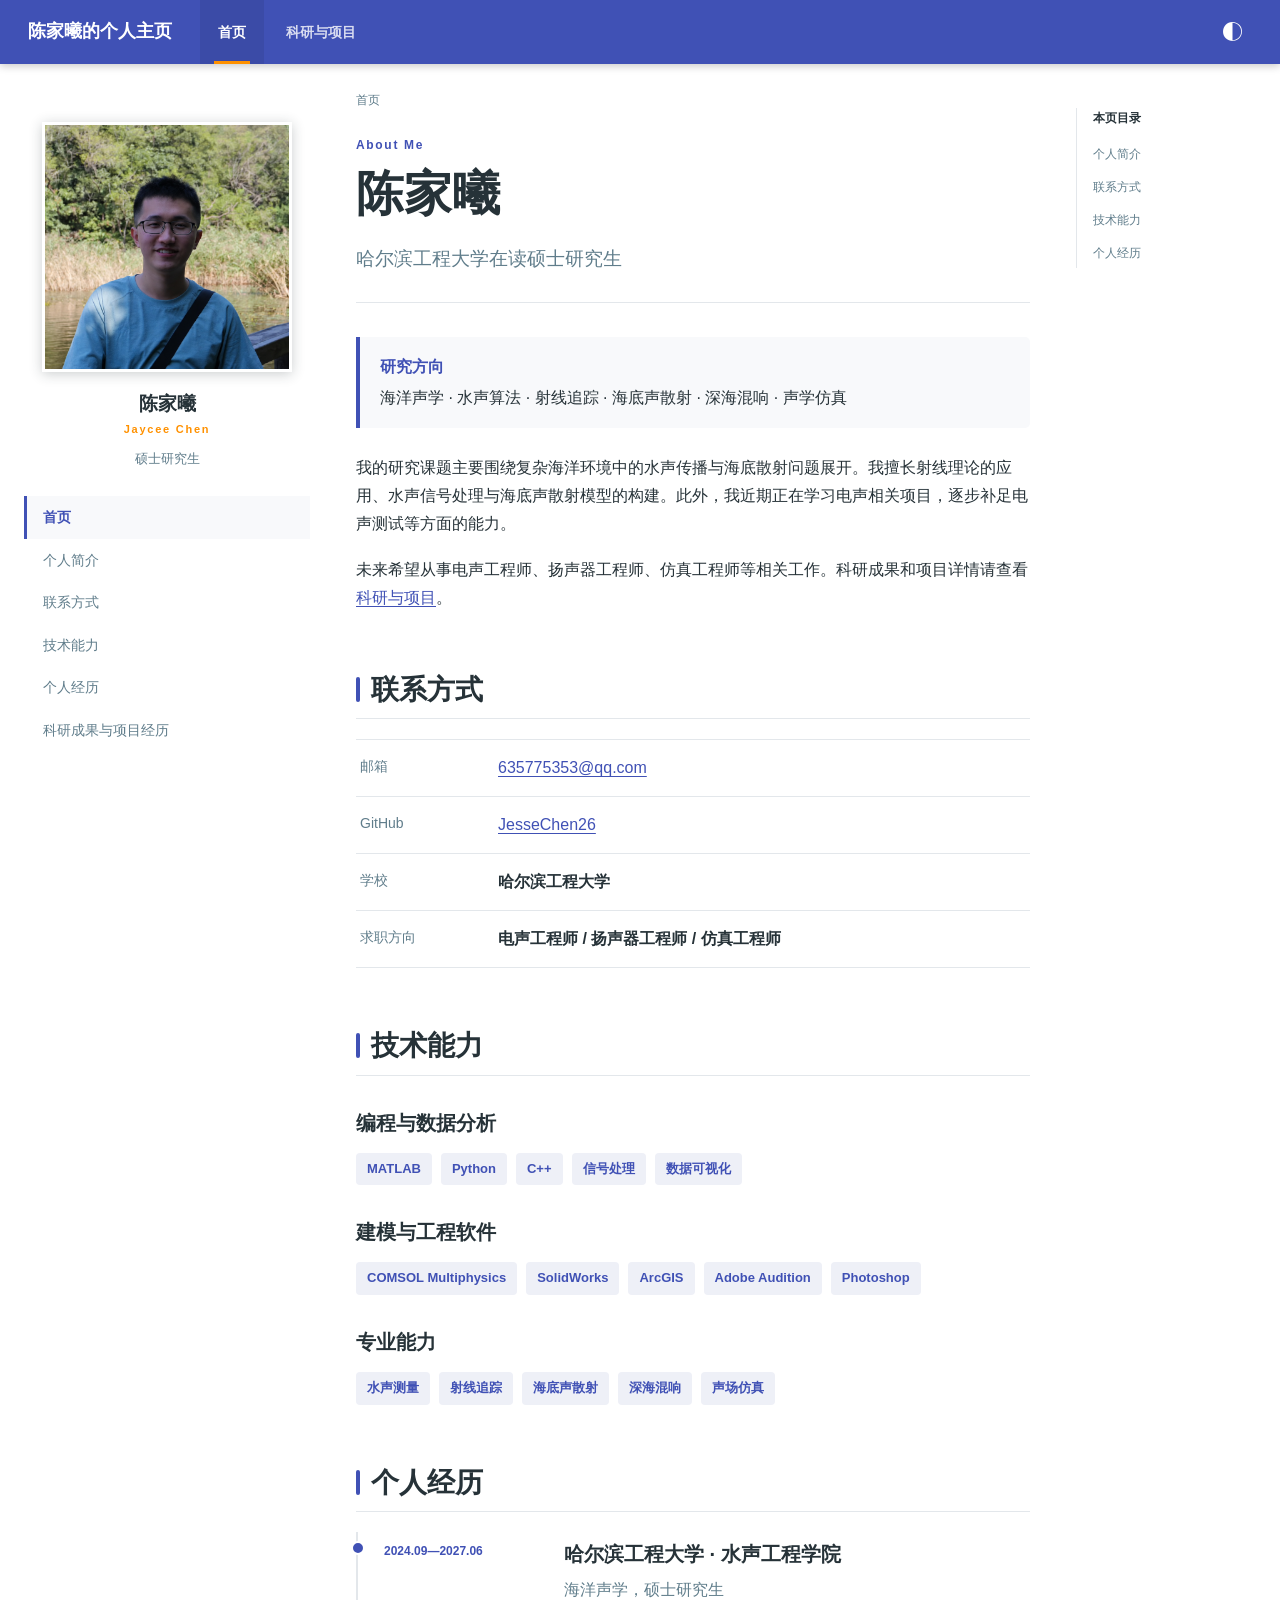
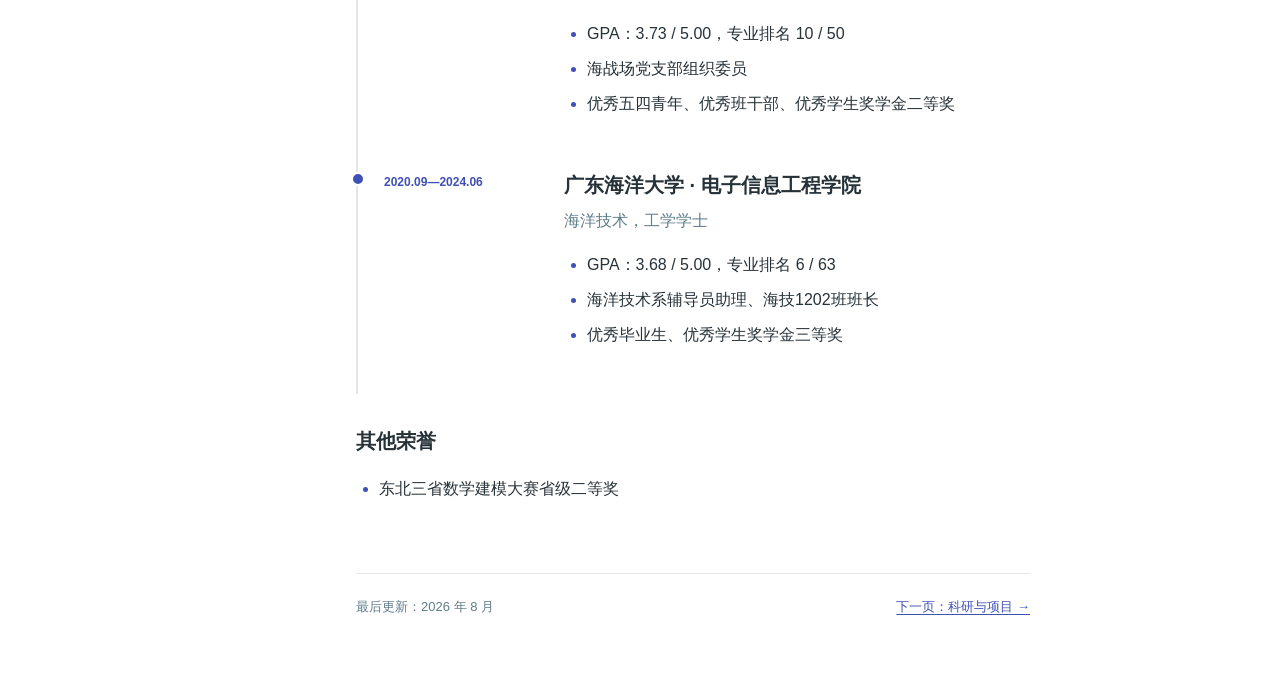
==== commit e7a8d4ae: "Preserve natural name casing and use About Me heading" ====
--- a/index.html
+++ b/index.html
@@ -50,7 +50,7 @@
         <div class="breadcrumbs"><span>首页</span></div>
         <article>
           <header class="page-heading" id="about">
-            <p class="eyebrow">ABOUT ME</p>
+            <p class="eyebrow">About Me</p>
             <h1>陈家曦</h1>
             <p class="page-lead">
               哈尔滨工程大学在读硕士研究生
--- a/styles.css
+++ b/styles.css
@@ -134,7 +134,7 @@
 }
 
 .profile-summary strong { font-size: 19px; }
-.profile-summary > span { color: var(--accent); font-size: 11px; font-weight: 700; letter-spacing: 0.16em; text-transform: uppercase; }
+.profile-summary > span { color: var(--accent); font-size: 11px; font-weight: 700; letter-spacing: 0.16em; text-transform: none; }
 .profile-summary p { margin: 8px 0 0; color: var(--muted); font-size: 13px; }
 
 .side-nav { display: grid; }
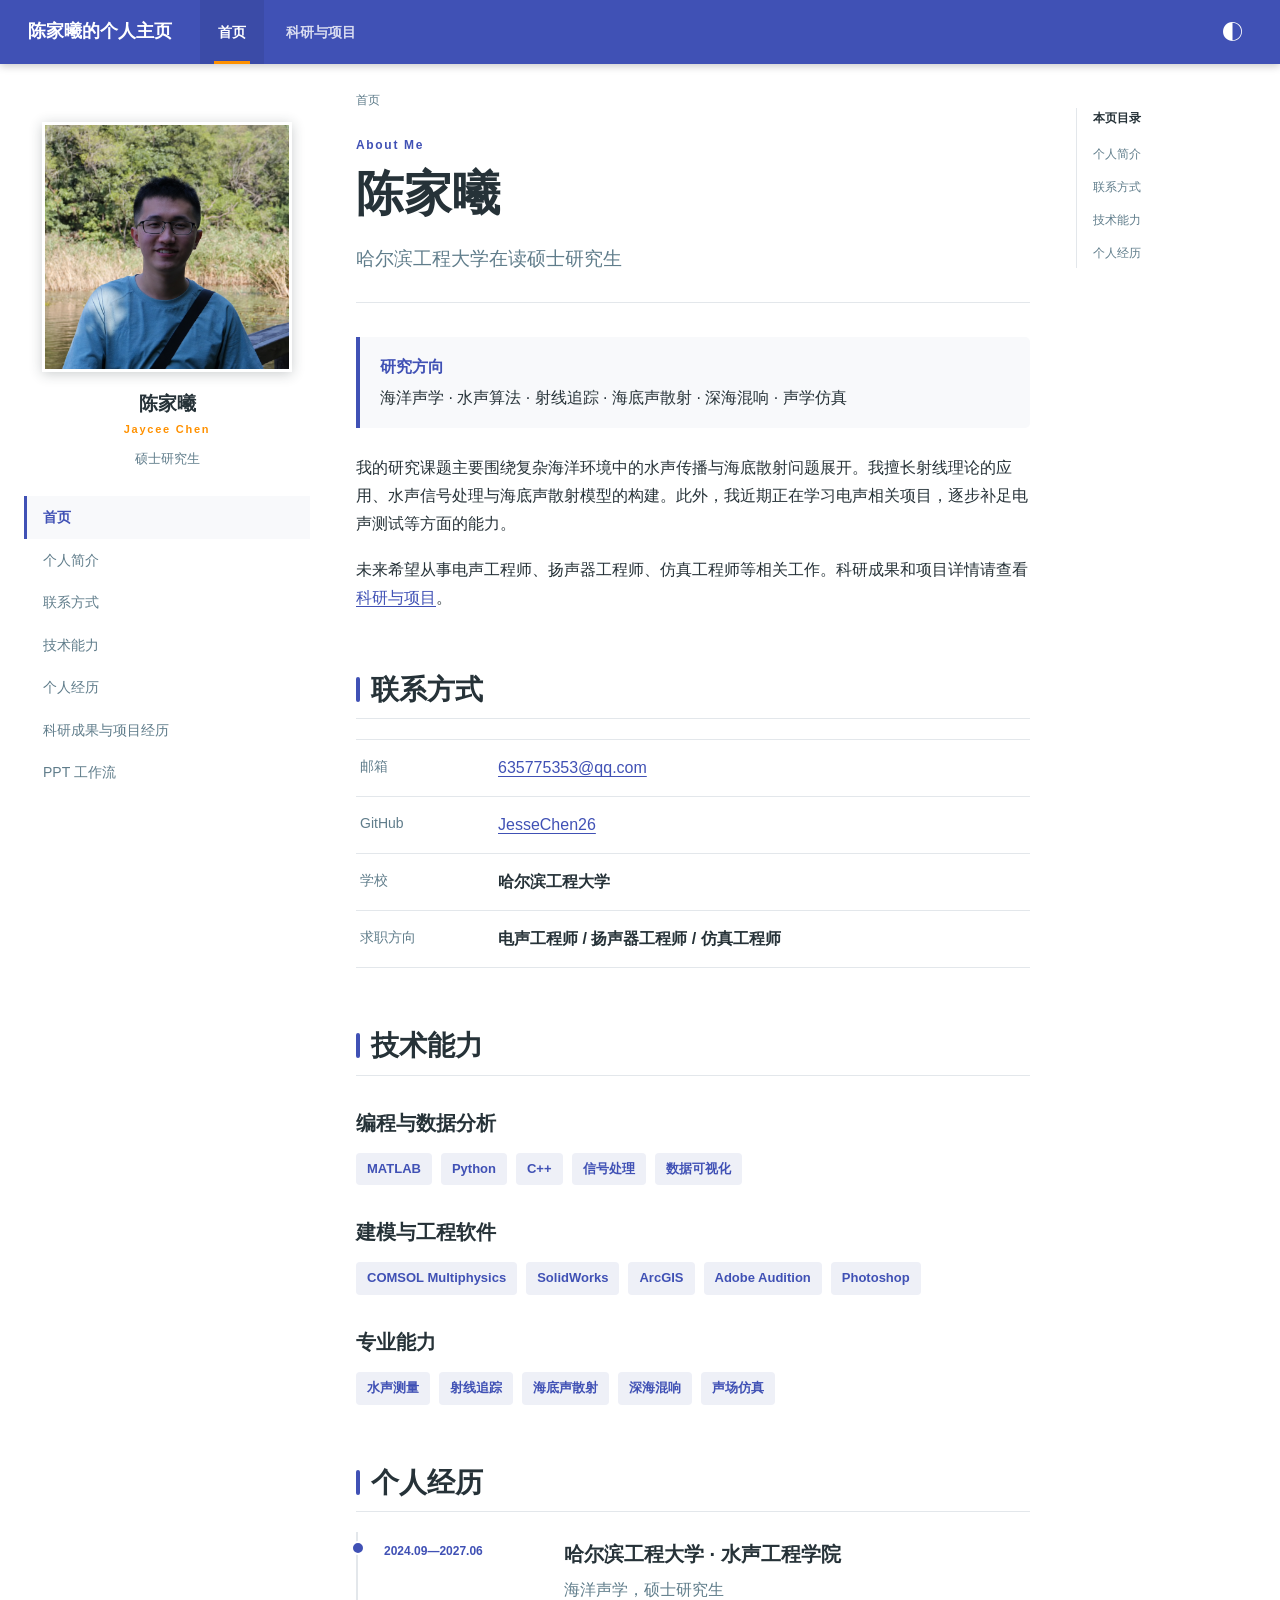
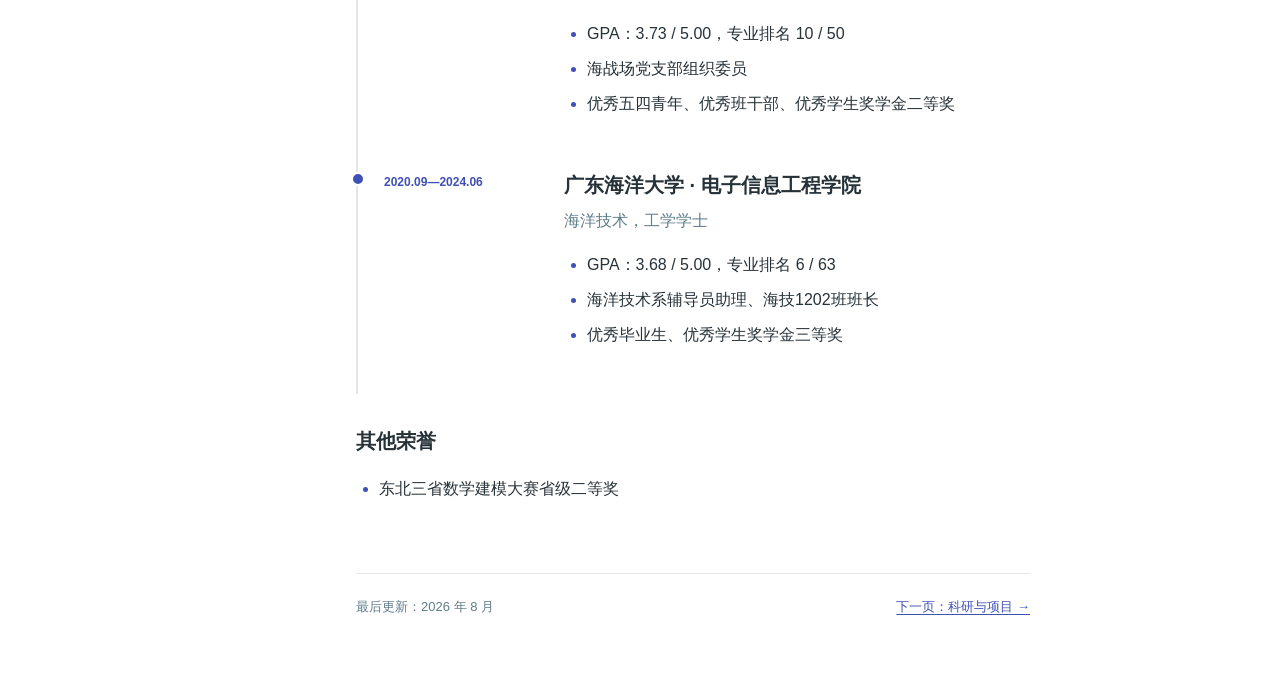
==== commit 8dd78b05: "Add PPT Workflow project introduction and repository links" ====
--- a/index.html
+++ b/index.html
@@ -43,6 +43,7 @@
           <a href="#skills">技术能力</a>
           <a href="#experience">个人经历</a>
           <a href="research.html">科研成果与项目经历</a>
+          <a href="ppt-workflow.html">PPT 工作流</a>
         </nav>
       </aside>
 
